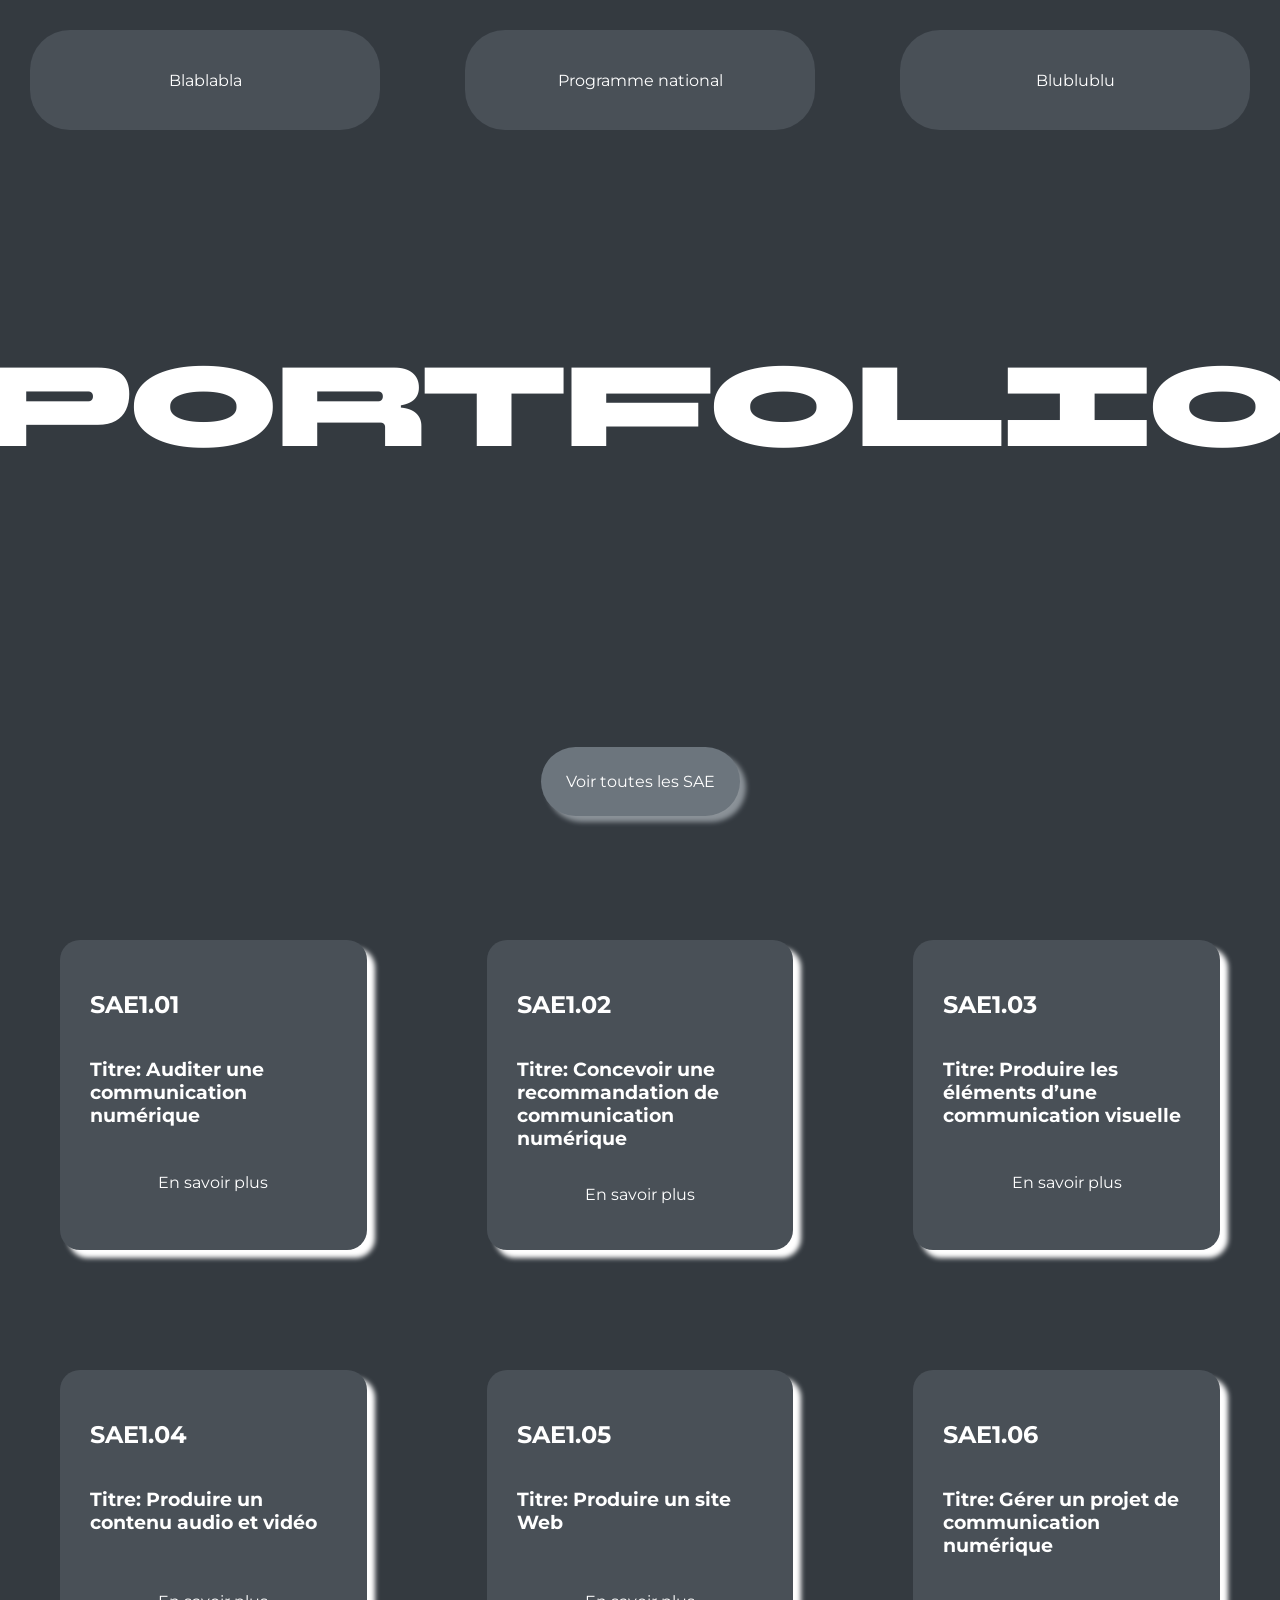
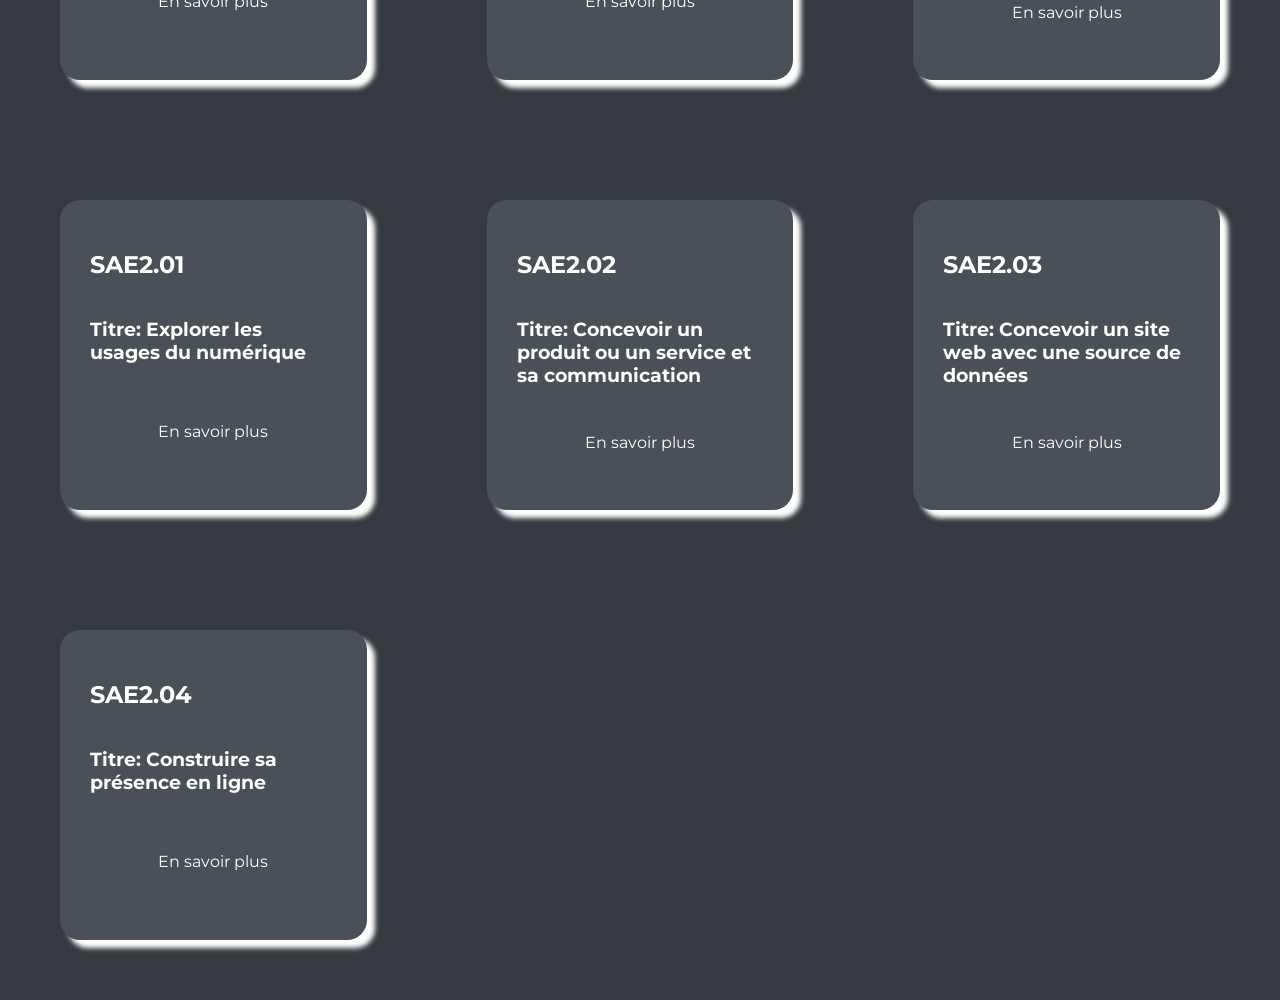
==== index.html @ 46027de8 "Changement complet du style, finit le script pour la page SAE" ====
<!DOCTYPE html>
<html lang="fr">

<head>
    <meta charset="UTF-8">
    <meta name="viewport" content="width=device-width, initial-scale=1.0">
    <title>SAE Viewer</title>
    <link rel="preconnect" href="https://fonts.googleapis.com">
    <link rel="preconnect" href="https://fonts.gstatic.com" crossorigin>
    <link href="https://fonts.googleapis.com/css2?family=BBH+Sans+Bartle&display=swap" rel="stylesheet">
    <link href="https://fonts.googleapis.com/css2?family=Roboto+Slab:wght@100..900&display=swap" rel="stylesheet">
    <link href="https://fonts.googleapis.com/css2?family=Montserrat:ital,wght@0,100..900;1,100..900&display=swap" rel="stylesheet">
    <link rel="stylesheet" href="css/style.css">
</head>

<body>
    <header>
        <div>Blablabla</div>
        <div><a target="_blank" href="assets/PN-BUT-MMI.pdf">Programme national</a></div>
        <div>Blublublu</div>
    </header>

    <section class="first">
        <h1 class="titre-fancy">Portfolio</h1>
        <a href="#sae" class="btn-sae">Voir toutes les SAE<div class="btn"></div></a>
    </section>

    <section class="sae" id="sae">

    </section>

    <script src="js/dataSAE.js"></script>
    <script src="js/script.js"></script>
</body>

</html>
---- css/style.css ----
* {
  font-family: "Montserrat", sans-serif;
  font-optical-sizing: auto;
  font-style: normal;
}

html {
    scroll-behavior: smooth;
}

.titre-fancy {
    font-family: "BBH Sans Bartle", sans-serif;
    font-weight: 400;
    font-style: normal;
    color: #fff;
    font-size: 7rem;
    margin-top: auto;
}

body {
    margin: 0;
    background-color: #343A40;
    min-height: 100vh;
}

header {
    display: flex;
    justify-content: space-between;
    align-items: center;
    padding: 30px;
}

header div {
    width: 350px;
    height: 100px;
    background-color: #495057;
    display: flex;
    justify-content: center;
    align-items: center;
    border-radius: 40px;
    color: #fff;
}

header div a {
    color: #fff;
    text-decoration: none;
}

.first {
    display: flex;
    flex-direction: column;
    justify-content: center;
    align-items: center;
    min-height: 80vh;
}

.btn-sae {
    color: #fff;
    text-decoration: none;
}

.btn-sae {
    margin-top: auto;
    padding: 25px;
    margin-bottom: 5%;
    background-color: #6C757D;
    border-radius: 50px;
    transition: transform .4s;
    box-shadow: 6px 6px 5px #8b9298;
}

.btn-sae:hover {
    transform: scale(1.2);
}

section.sae {
    min-height: 100vh;
    max-width: 100vw;
    display: grid;
    grid-template-columns: repeat(3, 1fr);
}

div.container-sae {
    background-color: #495057;
    padding: 30px;
    margin: 60px;
    border-radius: 20px;
    box-shadow: 8px 8px 5px #fff;
    color: #fff;
    white-space: normal;
    overflow-wrap: break-word;
    min-height: 250px;
    display: flex;
    flex-direction: column;
}

div.ligne-bottom {
    display: flex;
    flex-direction: row;
}

.plus-btn {
    color: #fff;
    text-decoration: none;
    padding: 10px;
    margin: auto;
    border-radius: 10px;
    transition: .4s;
}

.plus-btn:hover {
    color: #CED4DA;
    background-color: #6C757D;
    text-decoration: underline;
}
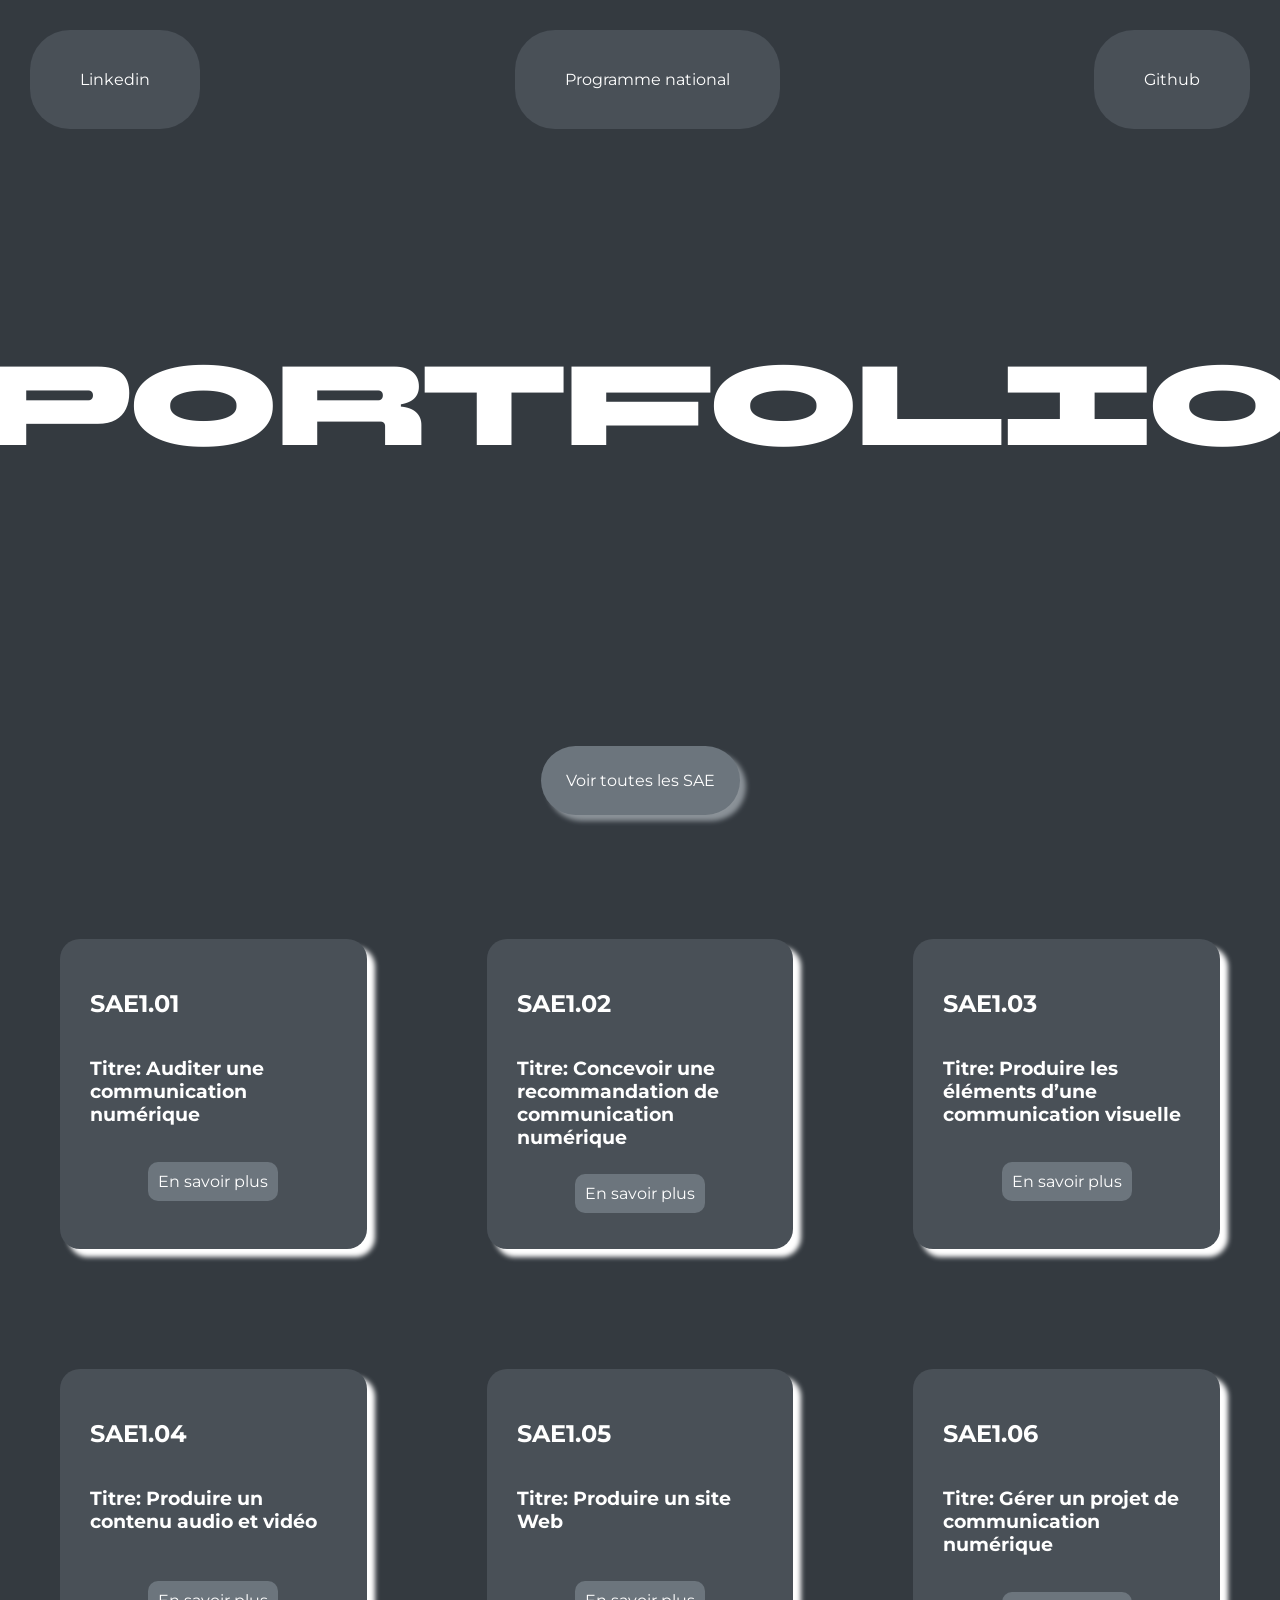
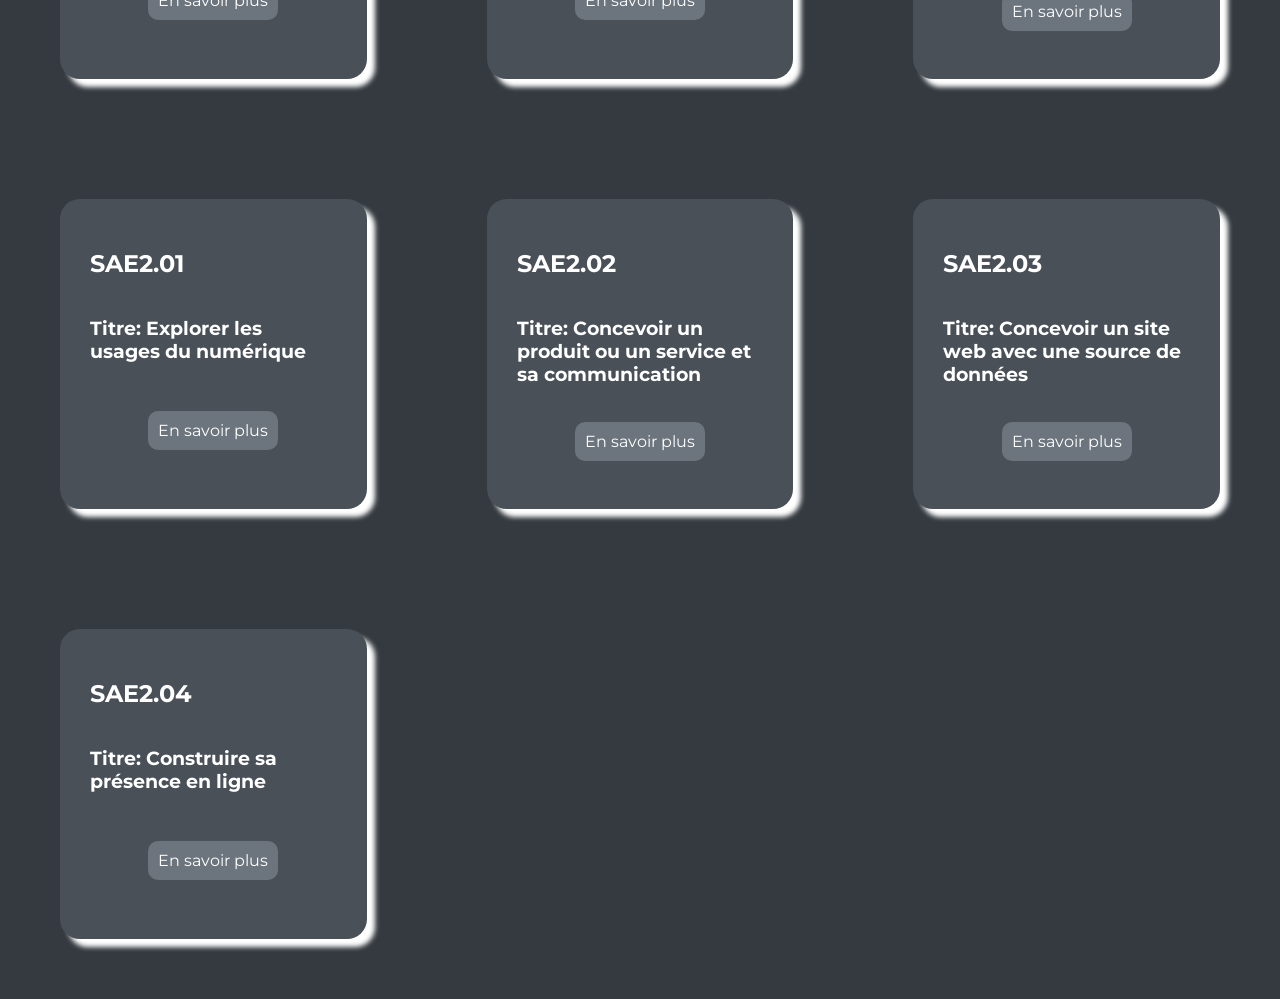
==== commit c0e8ee08: "Fix au style, bouton et ajout d'un .gitignore" ====
--- a/index.html
+++ b/index.html
@@ -15,9 +15,9 @@
 
 <body>
     <header>
-        <div>Blablabla</div>
+        <div><a target="_blank" href="https://www.linkedin.com/in/florent-skamba-229a31389/">Linkedin</a></div>
         <div><a target="_blank" href="assets/PN-BUT-MMI.pdf">Programme national</a></div>
-        <div>Blublublu</div>
+        <div><a target="_blank" href="https://github.com/NobleExecutor/site-sae">Github</a></div>
     </header>
 
     <section class="first">
--- a/css/style.css
+++ b/css/style.css
@@ -1,7 +1,7 @@
 * {
-  font-family: "Montserrat", sans-serif;
-  font-optical-sizing: auto;
-  font-style: normal;
+    font-family: "Montserrat", sans-serif;
+    font-optical-sizing: auto;
+    font-style: normal;
 }
 
 html {
@@ -31,19 +31,22 @@
 }
 
 header div {
-    width: 350px;
-    height: 100px;
     background-color: #495057;
     display: flex;
     justify-content: center;
     align-items: center;
     border-radius: 40px;
+    padding: 40px 50px;
     color: #fff;
 }
 
 header div a {
     color: #fff;
     text-decoration: none;
+}
+
+header div a:hover {
+    text-decoration: underline;
 }
 
 .first {
@@ -105,11 +108,11 @@
     padding: 10px;
     margin: auto;
     border-radius: 10px;
+    background-color: #6C757D;
     transition: .4s;
 }
 
 .plus-btn:hover {
-    color: #CED4DA;
-    background-color: #6C757D;
+    background-color: #495057;
     text-decoration: underline;
 }
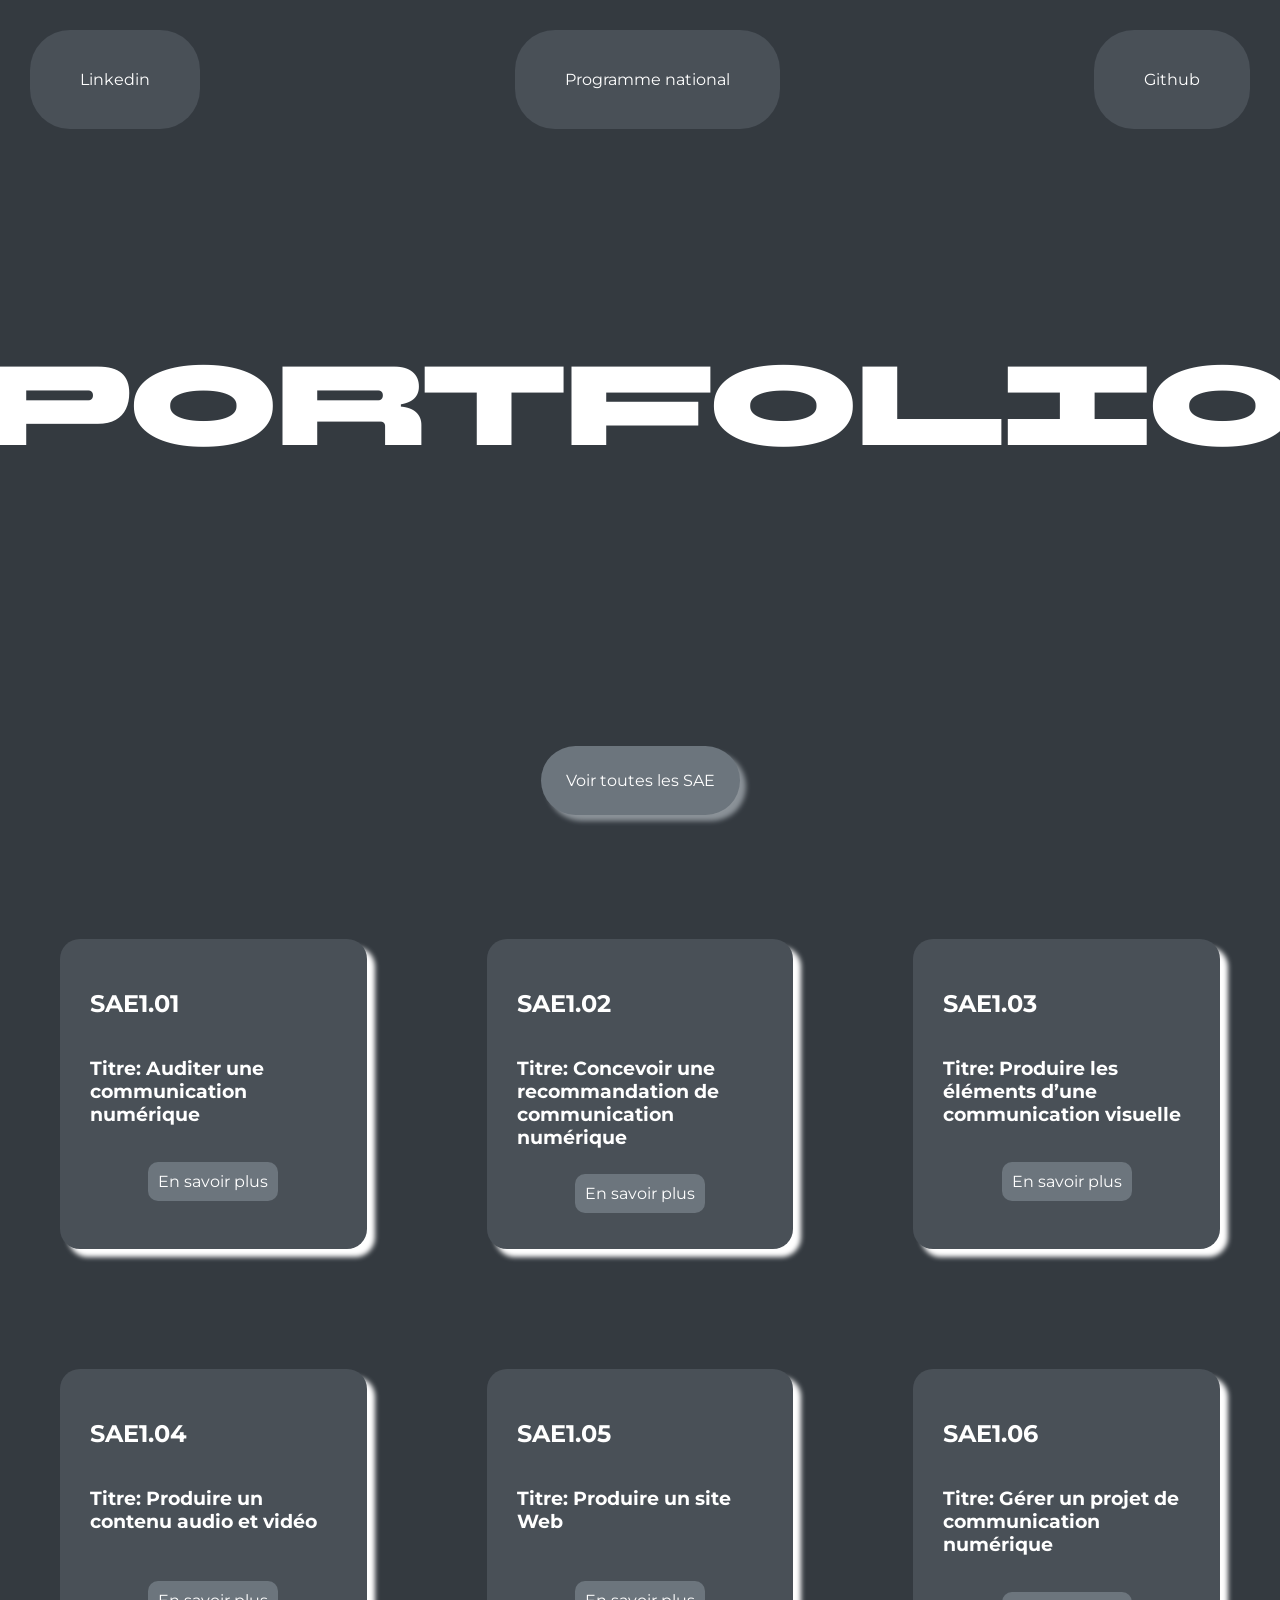
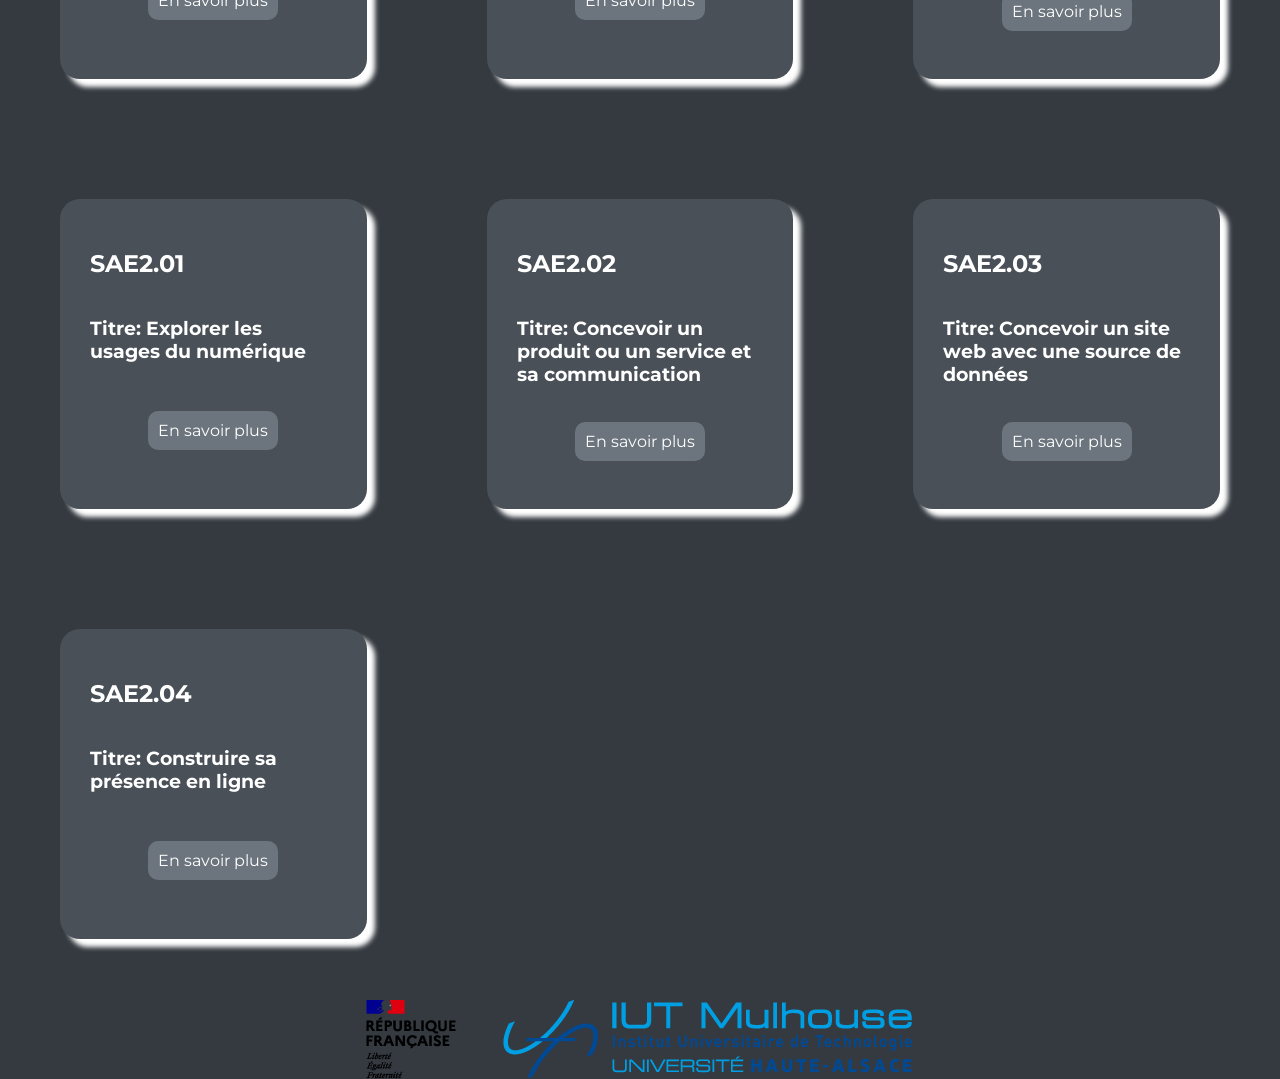
==== commit 9f4bb741: "gros bordel jsp c'que j'ai fait" ====
--- a/index.html
+++ b/index.html
@@ -4,7 +4,7 @@
 <head>
     <meta charset="UTF-8">
     <meta name="viewport" content="width=device-width, initial-scale=1.0">
-    <title>SAE Viewer</title>
+    <title>SAE 105 - Portfolio</title>
     <link rel="preconnect" href="https://fonts.googleapis.com">
     <link rel="preconnect" href="https://fonts.gstatic.com" crossorigin>
     <link href="https://fonts.googleapis.com/css2?family=BBH+Sans+Bartle&display=swap" rel="stylesheet">
@@ -29,6 +29,10 @@
 
     </section>
 
+    <footer>
+        <img src="img/logo-iut.png" alt="Logo de l'IUT de Mulhouse">
+    </footer>
+
     <script src="js/dataSAE.js"></script>
     <script src="js/script.js"></script>
 </body>
--- a/css/style.css
+++ b/css/style.css
@@ -28,6 +28,7 @@
     justify-content: space-between;
     align-items: center;
     padding: 30px;
+    animation: fondu 1.5s linear;
 }
 
 header div {
@@ -55,6 +56,16 @@
     justify-content: center;
     align-items: center;
     min-height: 80vh;
+    animation: fondu 1.5s linear;
+}
+
+@keyframes fondu {
+    0% {
+        opacity: 0;
+    }
+    100% {
+        opacity: 1;
+    }
 }
 
 .btn-sae {
@@ -115,4 +126,9 @@
 .plus-btn:hover {
     background-color: #495057;
     text-decoration: underline;
+}
+
+footer {
+    display: flex;
+    justify-content: center;
 }
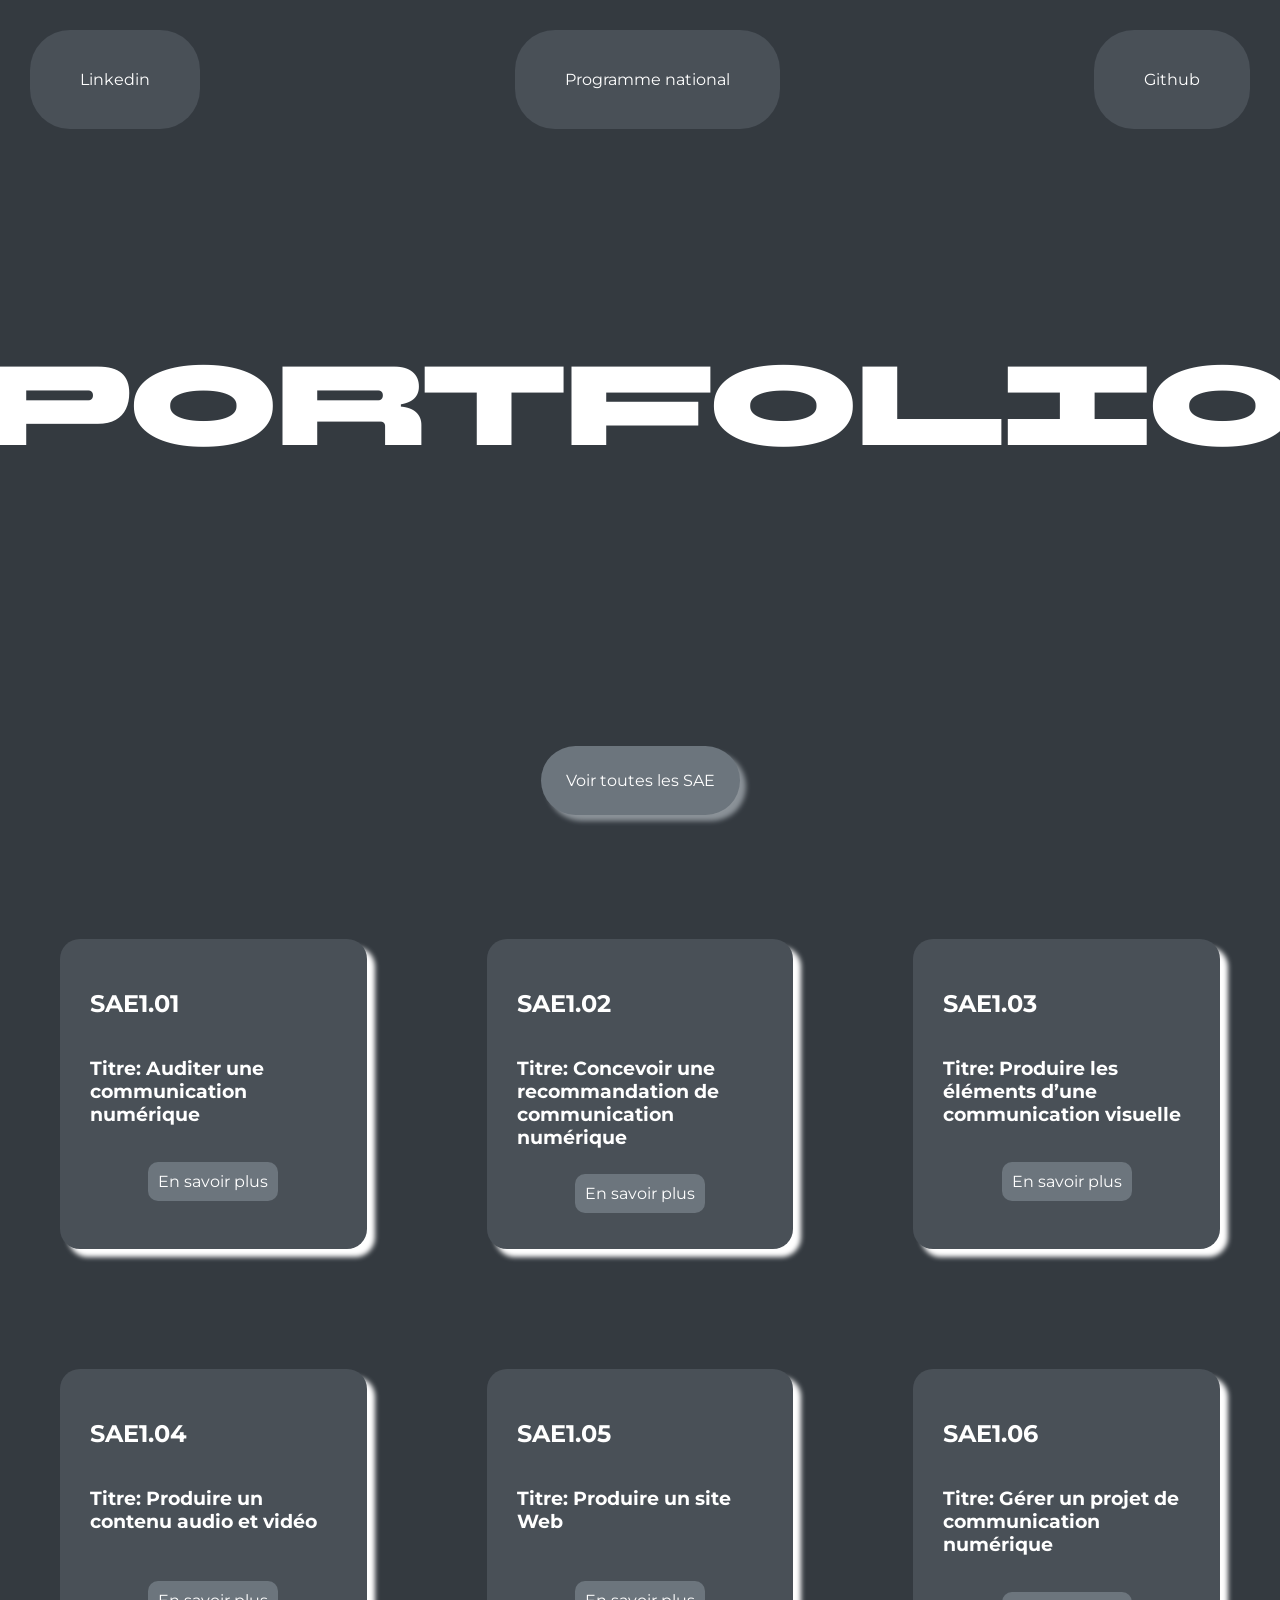
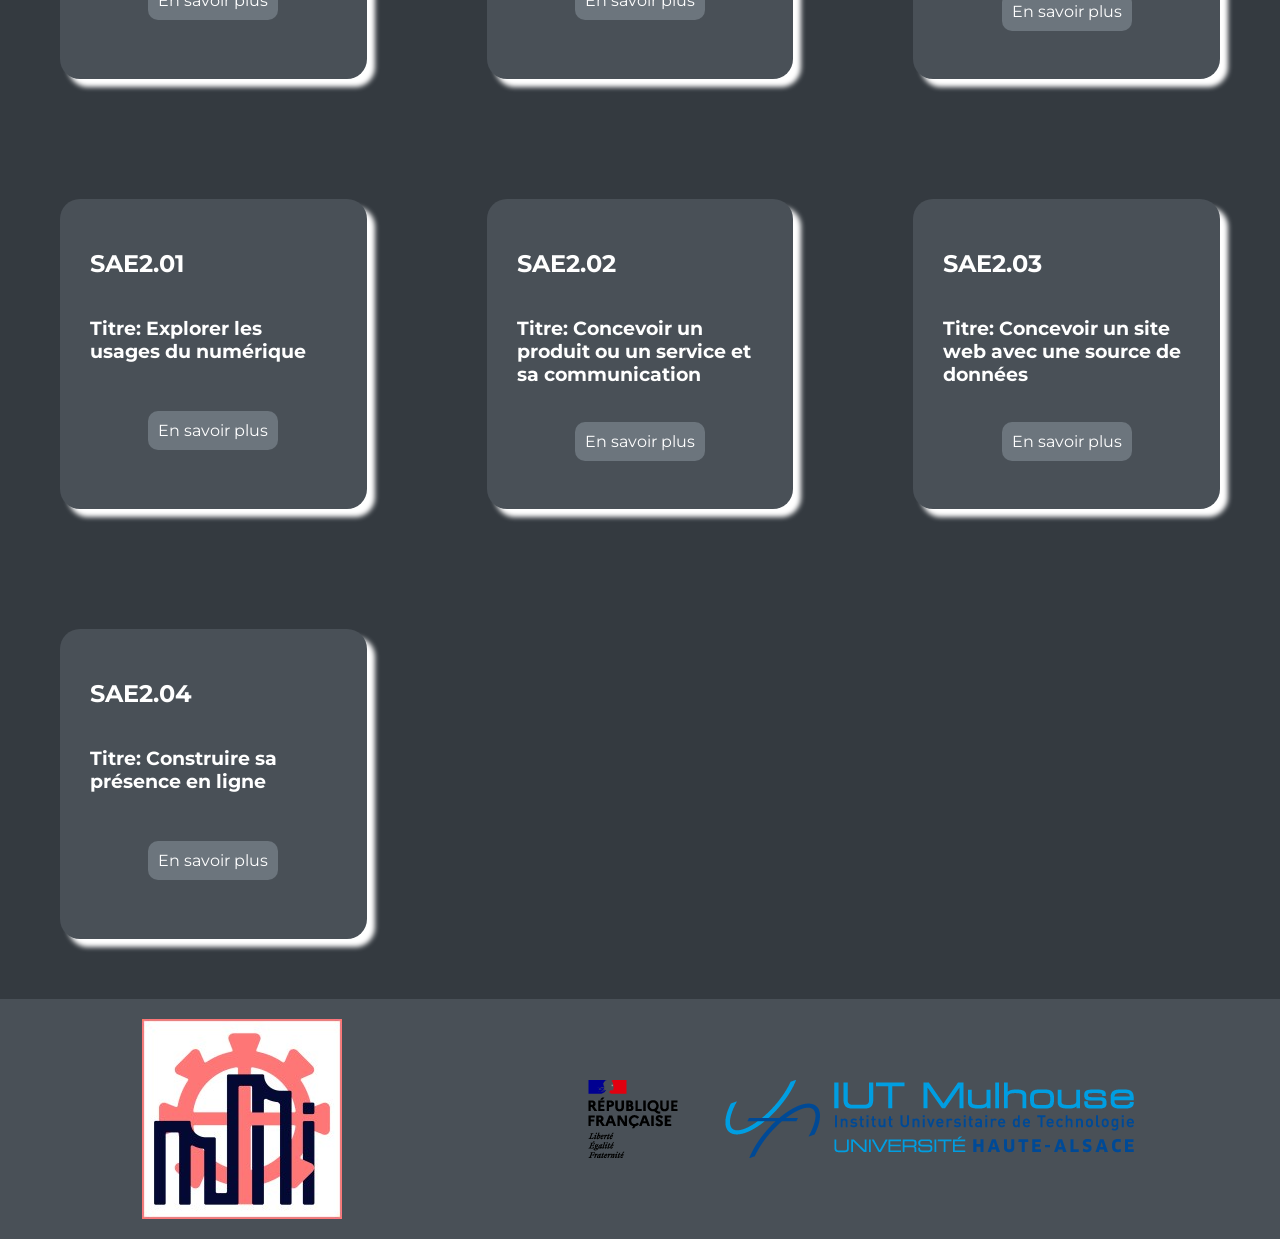
==== commit e33d356d: "Ajout des logo IUT et BUT MMI au footer" ====
--- a/index.html
+++ b/index.html
@@ -30,7 +30,8 @@
     </section>
 
     <footer>
-        <img src="img/logo-iut.png" alt="Logo de l'IUT de Mulhouse">
+        <img src="img/logo-mmi.png" id="mmi" alt="Logo du BUT MMI de Mulhouse">
+        <img src="img/logo-iut.png" id="iut" alt="Logo de l'IUT de Mulhouse">
     </footer>
 
     <script src="js/dataSAE.js"></script>
--- a/css/style.css
+++ b/css/style.css
@@ -130,5 +130,13 @@
 
 footer {
     display: flex;
-    justify-content: center;
+    justify-content: space-around;
+    align-items: center;
+    background-color: #495057;
+    min-height: fit-content;
+    padding: 20px;
+}
+
+#iut {
+    height: 80px;
 }
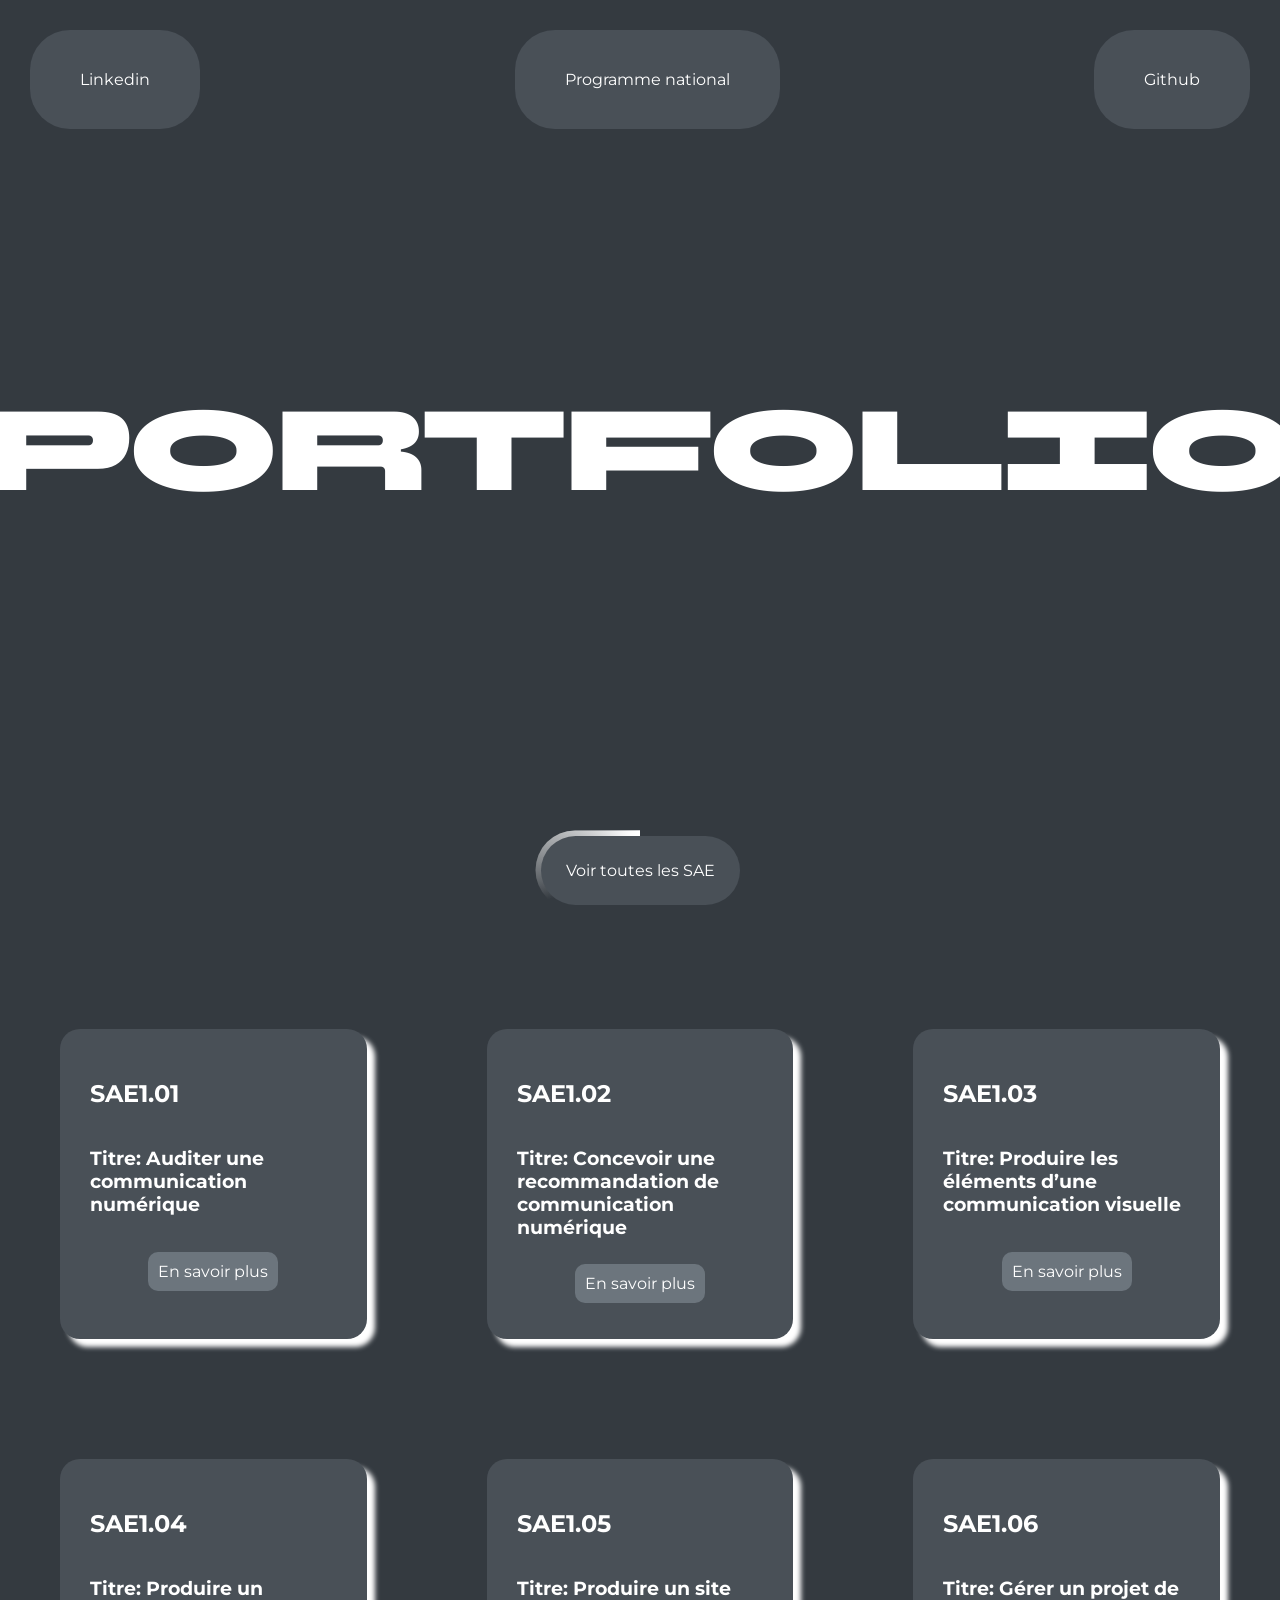
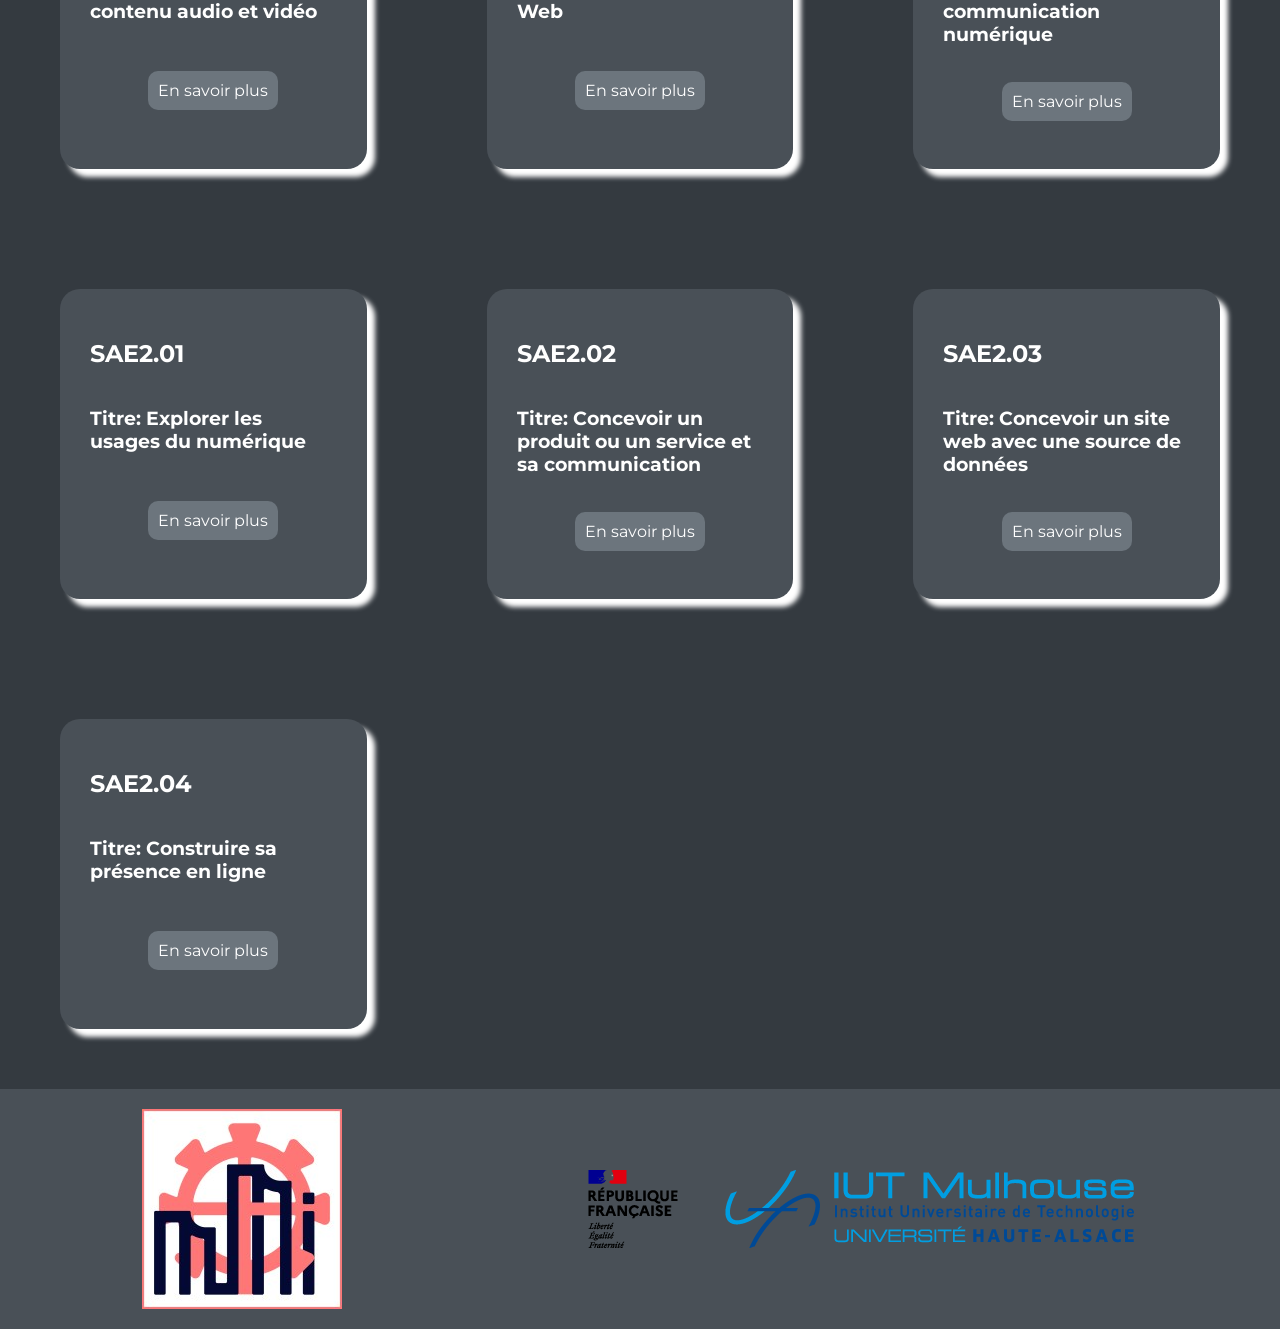
==== commit d8e73071: "Fix de la section d'accueil pour s'afficher correctement" ====
--- a/index.html
+++ b/index.html
@@ -4,35 +4,42 @@
 <head>
     <meta charset="UTF-8">
     <meta name="viewport" content="width=device-width, initial-scale=1.0">
-    <title>SAE 105 - Portfolio</title>
+    <title>SAE Viewer - Portfolio</title>
     <link rel="preconnect" href="https://fonts.googleapis.com">
     <link rel="preconnect" href="https://fonts.gstatic.com" crossorigin>
     <link href="https://fonts.googleapis.com/css2?family=BBH+Sans+Bartle&display=swap" rel="stylesheet">
-    <link href="https://fonts.googleapis.com/css2?family=Roboto+Slab:wght@100..900&display=swap" rel="stylesheet">
     <link href="https://fonts.googleapis.com/css2?family=Montserrat:ital,wght@0,100..900;1,100..900&display=swap" rel="stylesheet">
     <link rel="stylesheet" href="css/style.css">
 </head>
 
 <body>
+    <!------Début de l'en-tête------>
     <header>
         <div><a target="_blank" href="https://www.linkedin.com/in/florent-skamba-229a31389/">Linkedin</a></div>
         <div><a target="_blank" href="assets/PN-BUT-MMI.pdf">Programme national</a></div>
         <div><a target="_blank" href="https://github.com/NobleExecutor/site-sae">Github</a></div>
     </header>
+    <!------Fin de l'en-tête------>
 
+    <!------Début de la section d'accueil------>
     <section class="first">
         <h1 class="titre-fancy">Portfolio</h1>
         <a href="#sae" class="btn-sae">Voir toutes les SAE<div class="btn"></div></a>
-    </section>
+    </section> 
+    <!------Fin de la section d'accueil------>
 
+    <!------Début de la section des SAE------>
     <section class="sae" id="sae">
 
     </section>
+    <!------Fin de la section des SAE------>
 
+    <!------Début du bas de page------>
     <footer>
         <img src="img/logo-mmi.png" id="mmi" alt="Logo du BUT MMI de Mulhouse">
         <img src="img/logo-iut.png" id="iut" alt="Logo de l'IUT de Mulhouse">
     </footer>
+    <!------Fin du bas de page------>
 
     <script src="js/dataSAE.js"></script>
     <script src="js/script.js"></script>
--- a/css/style.css
+++ b/css/style.css
@@ -20,7 +20,6 @@
 body {
     margin: 0;
     background-color: #343A40;
-    min-height: 100vh;
 }
 
 header {
@@ -29,6 +28,7 @@
     align-items: center;
     padding: 30px;
     animation: fondu 1.5s linear;
+    min-height: 10vh;
 }
 
 header div {
@@ -55,7 +55,7 @@
     flex-direction: column;
     justify-content: center;
     align-items: center;
-    min-height: 80vh;
+    min-height: 90vh;
     animation: fondu 1.5s linear;
 }
 
@@ -77,14 +77,50 @@
     margin-top: auto;
     padding: 25px;
     margin-bottom: 5%;
-    background-color: #6C757D;
+    background-color: #495057;
     border-radius: 50px;
-    transition: transform .4s;
-    box-shadow: 6px 6px 5px #8b9298;
+    position: relative;
 }
 
-.btn-sae:hover {
-    transform: scale(1.2);
+@property --angle {
+    syntax: "<angle>";
+    initial-value: 0deg;
+    inherits: false;
+}
+
+@keyframes rotate {
+    from {
+        --angle: 0deg;
+    }
+
+    to {
+        --angle: 360deg;
+    }
+}
+
+.btn-sae::before,
+.btn-sae::after {
+    content: '';
+    position: absolute;
+    height: 100%;
+    width: 100%;
+    background-image: conic-gradient(
+        from var(--angle),
+        transparent 70%,
+        white
+    );
+    top: 50%;
+    left: 50%;
+    translate: -50% -50%;
+    z-index: -1;
+    padding: 5px;
+    border-radius: 50px;
+    animation: rotate 1.5s infinite linear;
+}
+
+div.container-sae::before {
+    filter: blur(1.5rem);
+    opacity: 0.5;
 }
 
 section.sae {
